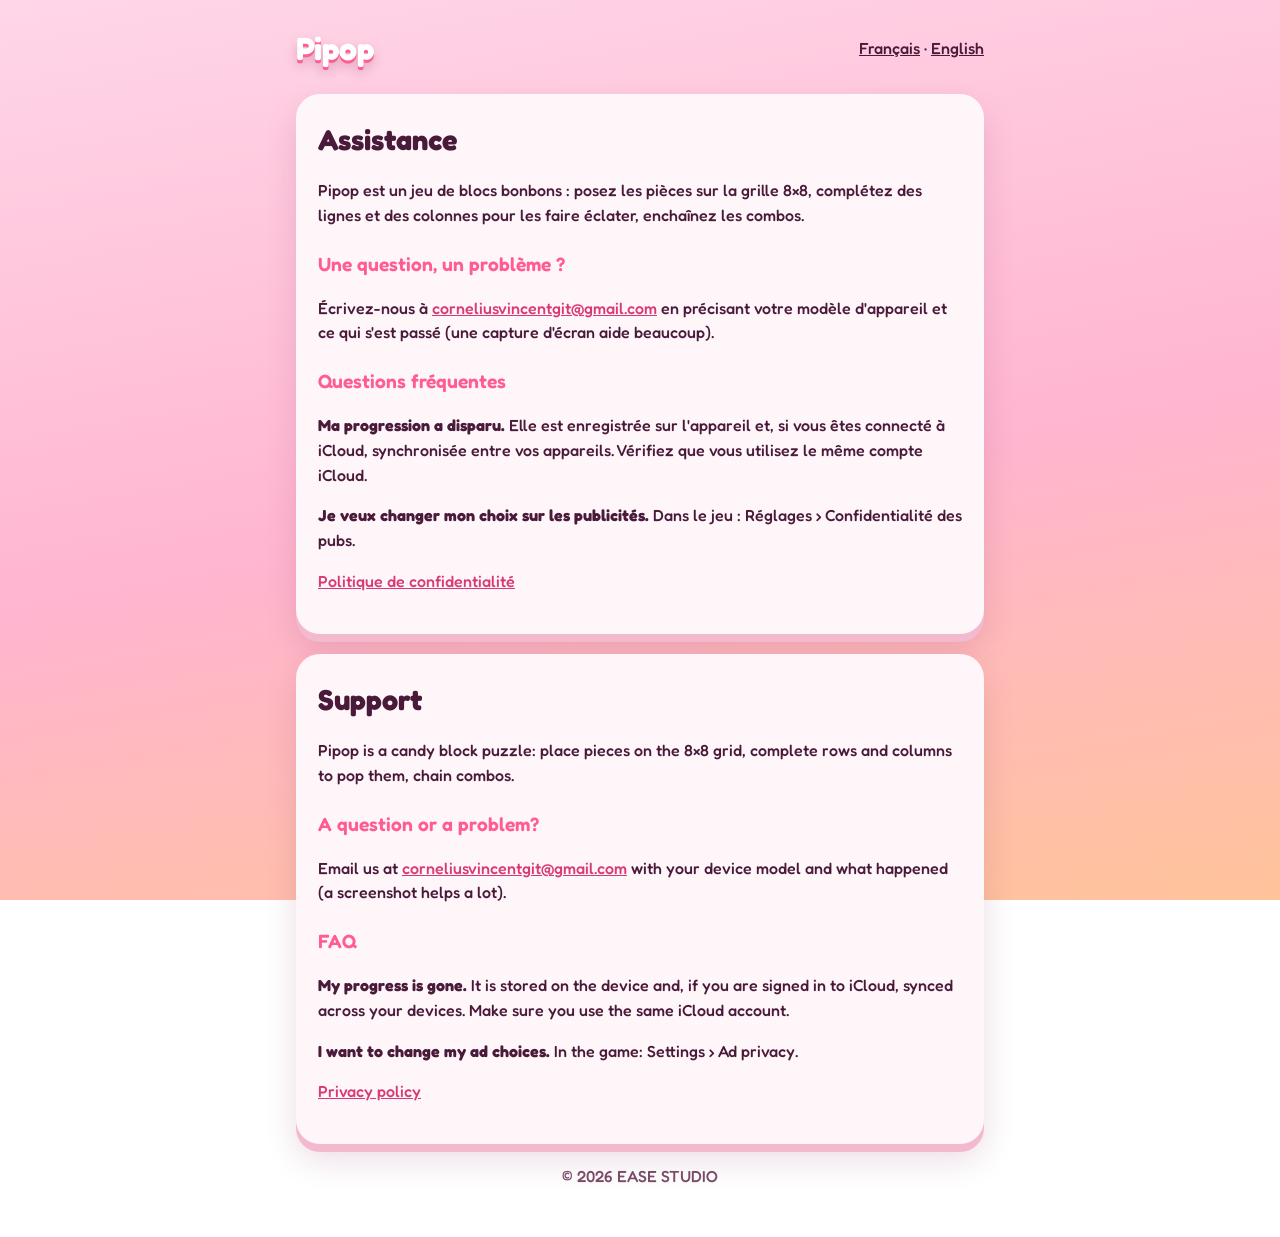
==== index.html @ 5be14065 "Pipop : politique de confidentialité et assistance" ====
<!doctype html>
<html lang="fr">
<head>
<meta charset="utf-8">
<meta name="viewport" content="width=device-width, initial-scale=1">
<title>Pipop : assistance / Support</title>
<link rel="stylesheet" href="style.css">
</head>
<body>
<main>
  <header>
    <span class="logo">Pipop</span>
    <nav><a href="#fr">Français</a> · <a href="#en">English</a></nav>
  </header>

  <article id="fr" lang="fr">
    <h1>Assistance</h1>
    <p>Pipop est un jeu de blocs bonbons : posez les pièces sur la grille 8×8, complétez des lignes et des colonnes pour les faire éclater, enchaînez les combos.</p>
    <h2>Une question, un problème ?</h2>
    <p>Écrivez-nous à <a href="mailto:corneliusvincentgit@gmail.com?subject=Pipop">corneliusvincentgit@gmail.com</a> en précisant votre modèle d'appareil et ce qui s'est passé (une capture d'écran aide beaucoup).</p>
    <h2>Questions fréquentes</h2>
    <p><strong>Ma progression a disparu.</strong> Elle est enregistrée sur l'appareil et, si vous êtes connecté à iCloud, synchronisée entre vos appareils. Vérifiez que vous utilisez le même compte iCloud.</p>
    <p><strong>Je veux changer mon choix sur les publicités.</strong> Dans le jeu : Réglages › Confidentialité des pubs.</p>
    <p><a href="privacy.html">Politique de confidentialité</a></p>
  </article>

  <article id="en" lang="en">
    <h1>Support</h1>
    <p>Pipop is a candy block puzzle: place pieces on the 8×8 grid, complete rows and columns to pop them, chain combos.</p>
    <h2>A question or a problem?</h2>
    <p>Email us at <a href="mailto:corneliusvincentgit@gmail.com?subject=Pipop">corneliusvincentgit@gmail.com</a> with your device model and what happened (a screenshot helps a lot).</p>
    <h2>FAQ</h2>
    <p><strong>My progress is gone.</strong> It is stored on the device and, if you are signed in to iCloud, synced across your devices. Make sure you use the same iCloud account.</p>
    <p><strong>I want to change my ad choices.</strong> In the game: Settings › Ad privacy.</p>
    <p><a href="privacy.html#en">Privacy policy</a></p>
  </article>
  <footer>© 2026 EASE STUDIO</footer>
</main>
</body>
</html>
---- style.css ----
@import url('https://fonts.googleapis.com/css2?family=Fredoka:wght@500;600;700&display=swap');

:root {
  --ink: #4a1a3a;
  --soft: #7a4a68;
  --pink: #ff5c93;
  --card: #fff6fa;
}
* { box-sizing: border-box; }
body {
  margin: 0;
  font-family: 'Fredoka', system-ui, sans-serif;
  font-weight: 500;
  color: var(--ink);
  background: linear-gradient(170deg, #ffd6e8 0%, #ffb5cf 55%, #ffc39a 100%) fixed;
  line-height: 1.55;
}
main { max-width: 720px; margin: 0 auto; padding: 24px 16px 48px; }
header { display: flex; justify-content: space-between; align-items: center; gap: 12px; flex-wrap: wrap; margin-bottom: 20px; }
.logo { font-size: 2rem; font-weight: 700; color: #fff; text-decoration: none; text-shadow: 0 3px 0 var(--pink), 0 6px 12px rgba(122, 30, 80, 0.25); }
nav a { color: var(--ink); }
article { background: var(--card); border-radius: 24px; padding: 24px 22px; margin-bottom: 20px; box-shadow: 0 8px 0 #f3b9cf, 0 16px 32px rgba(122, 30, 80, 0.15); }
h1 { margin: 0 0 4px; font-weight: 700; font-size: 1.8rem; }
h2 { font-weight: 600; font-size: 1.2rem; margin: 22px 0 6px; color: var(--pink); }
.meta { color: var(--soft); margin-top: 0; }
a { color: #d93a75; overflow-wrap: anywhere; }
ul { padding-left: 20px; }
footer { text-align: center; color: var(--soft); }
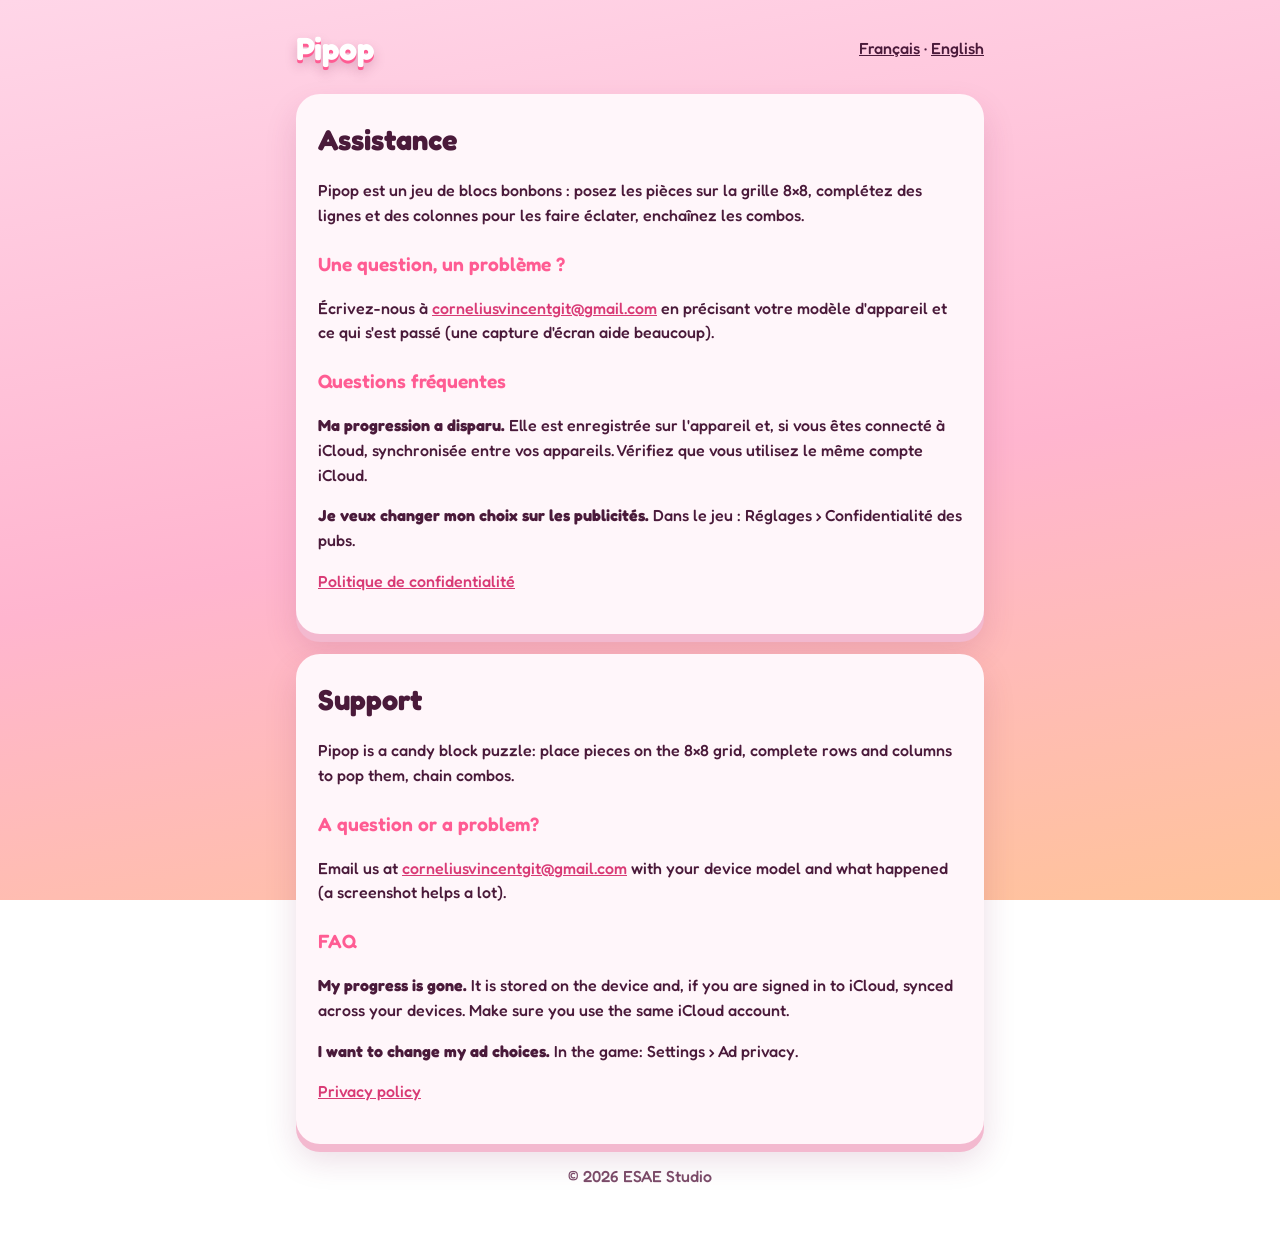
==== commit 26128ed6: "Nom de l'éditeur : ESAE Studio" ====
--- a/index.html
+++ b/index.html
@@ -34,7 +34,7 @@
     <p><strong>I want to change my ad choices.</strong> In the game: Settings › Ad privacy.</p>
     <p><a href="privacy.html#en">Privacy policy</a></p>
   </article>
-  <footer>© 2026 EASE STUDIO</footer>
+  <footer>© 2026 ESAE Studio</footer>
 </main>
 </body>
 </html>
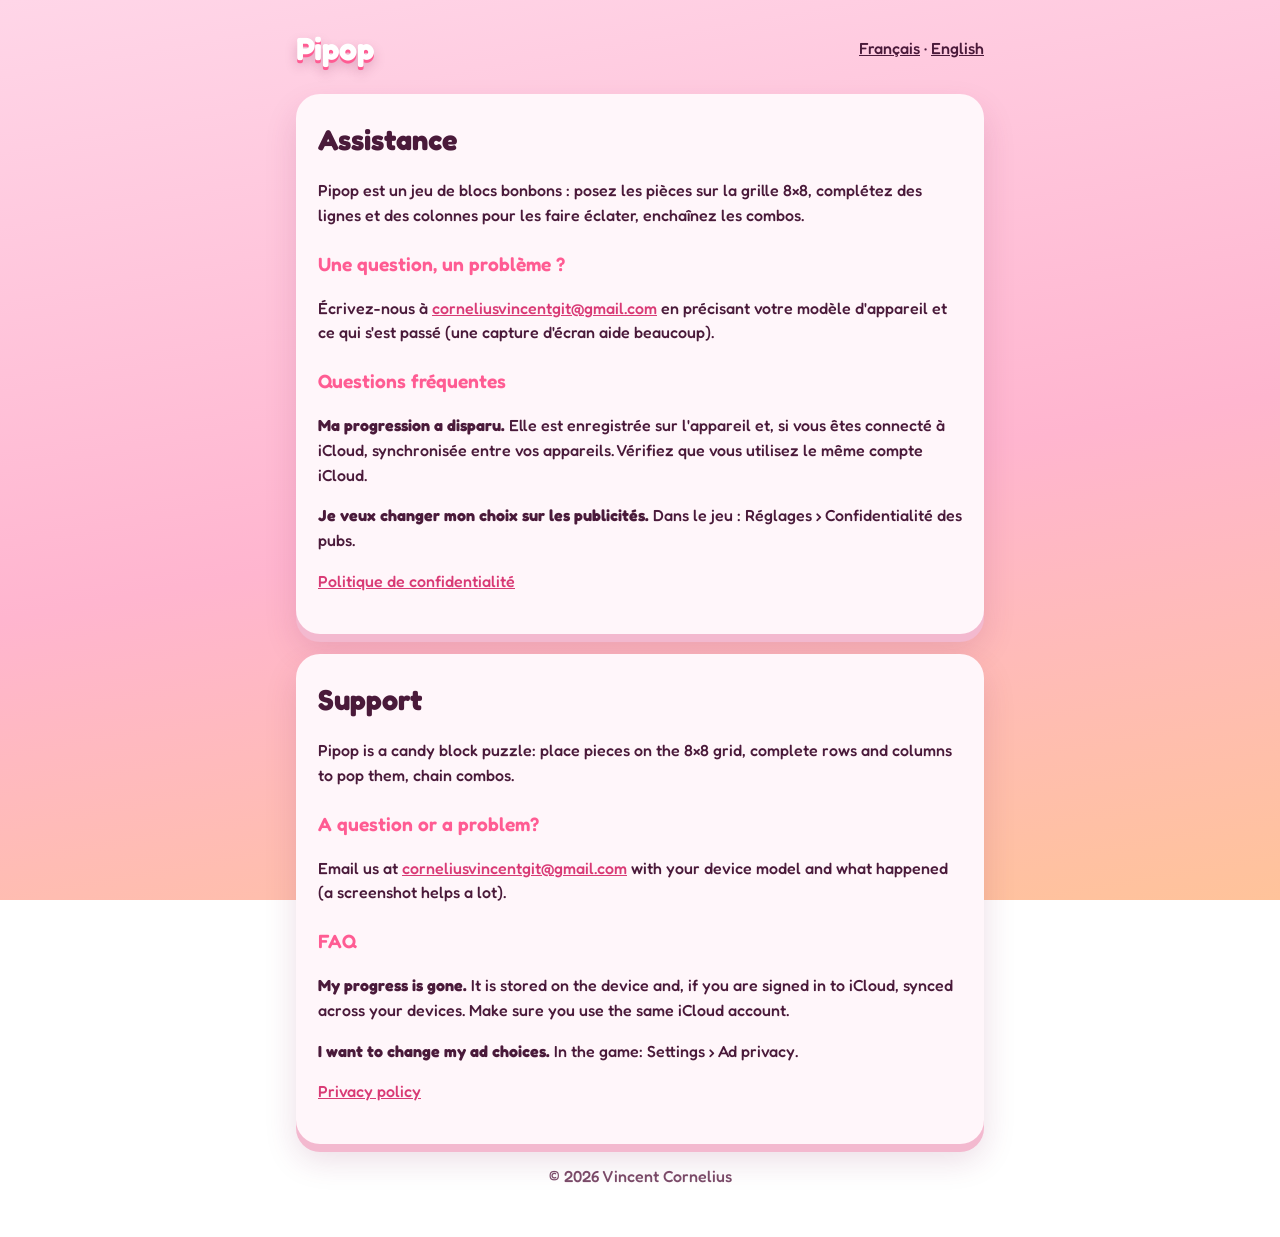
==== commit 4bb5db7a: "Éditeur : Vincent Cornelius" ====
--- a/index.html
+++ b/index.html
@@ -34,7 +34,7 @@
     <p><strong>I want to change my ad choices.</strong> In the game: Settings › Ad privacy.</p>
     <p><a href="privacy.html#en">Privacy policy</a></p>
   </article>
-  <footer>© 2026 ESAE Studio</footer>
+  <footer>© 2026 Vincent Cornelius</footer>
 </main>
 </body>
 </html>
